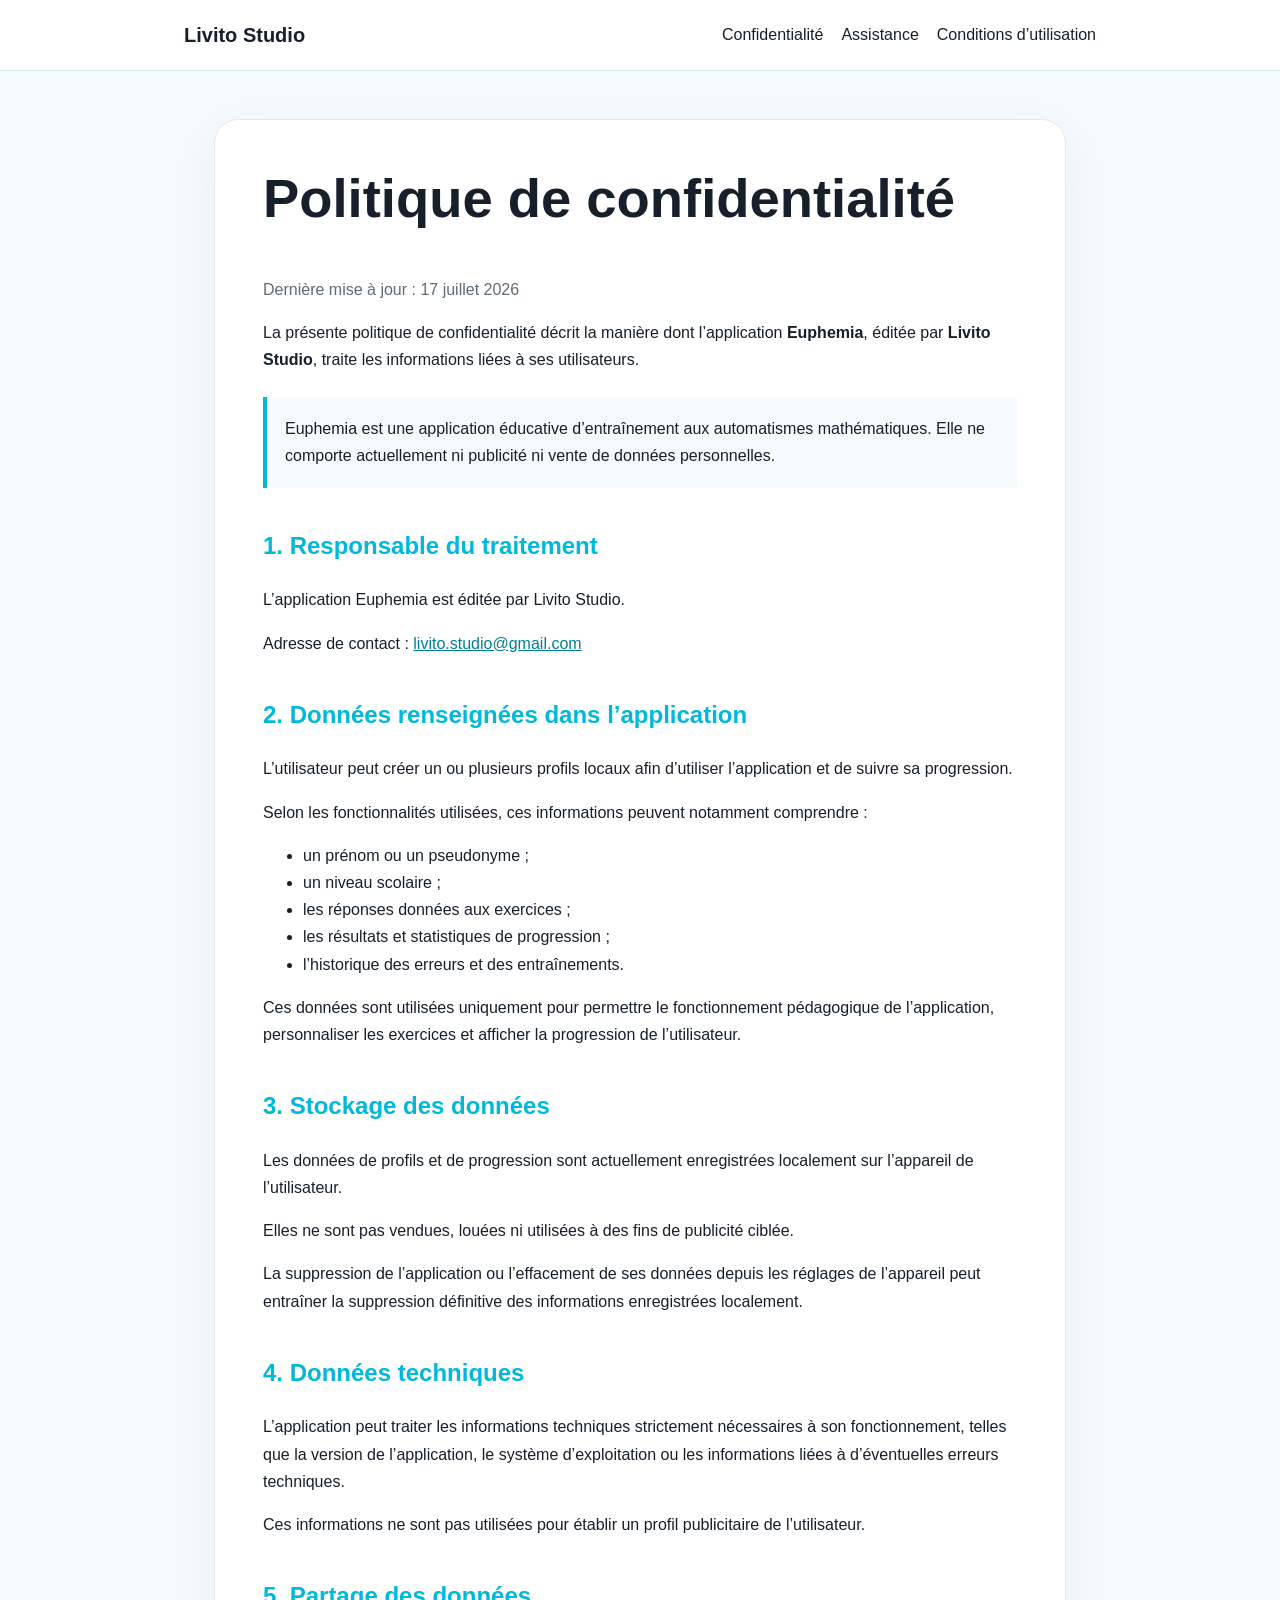
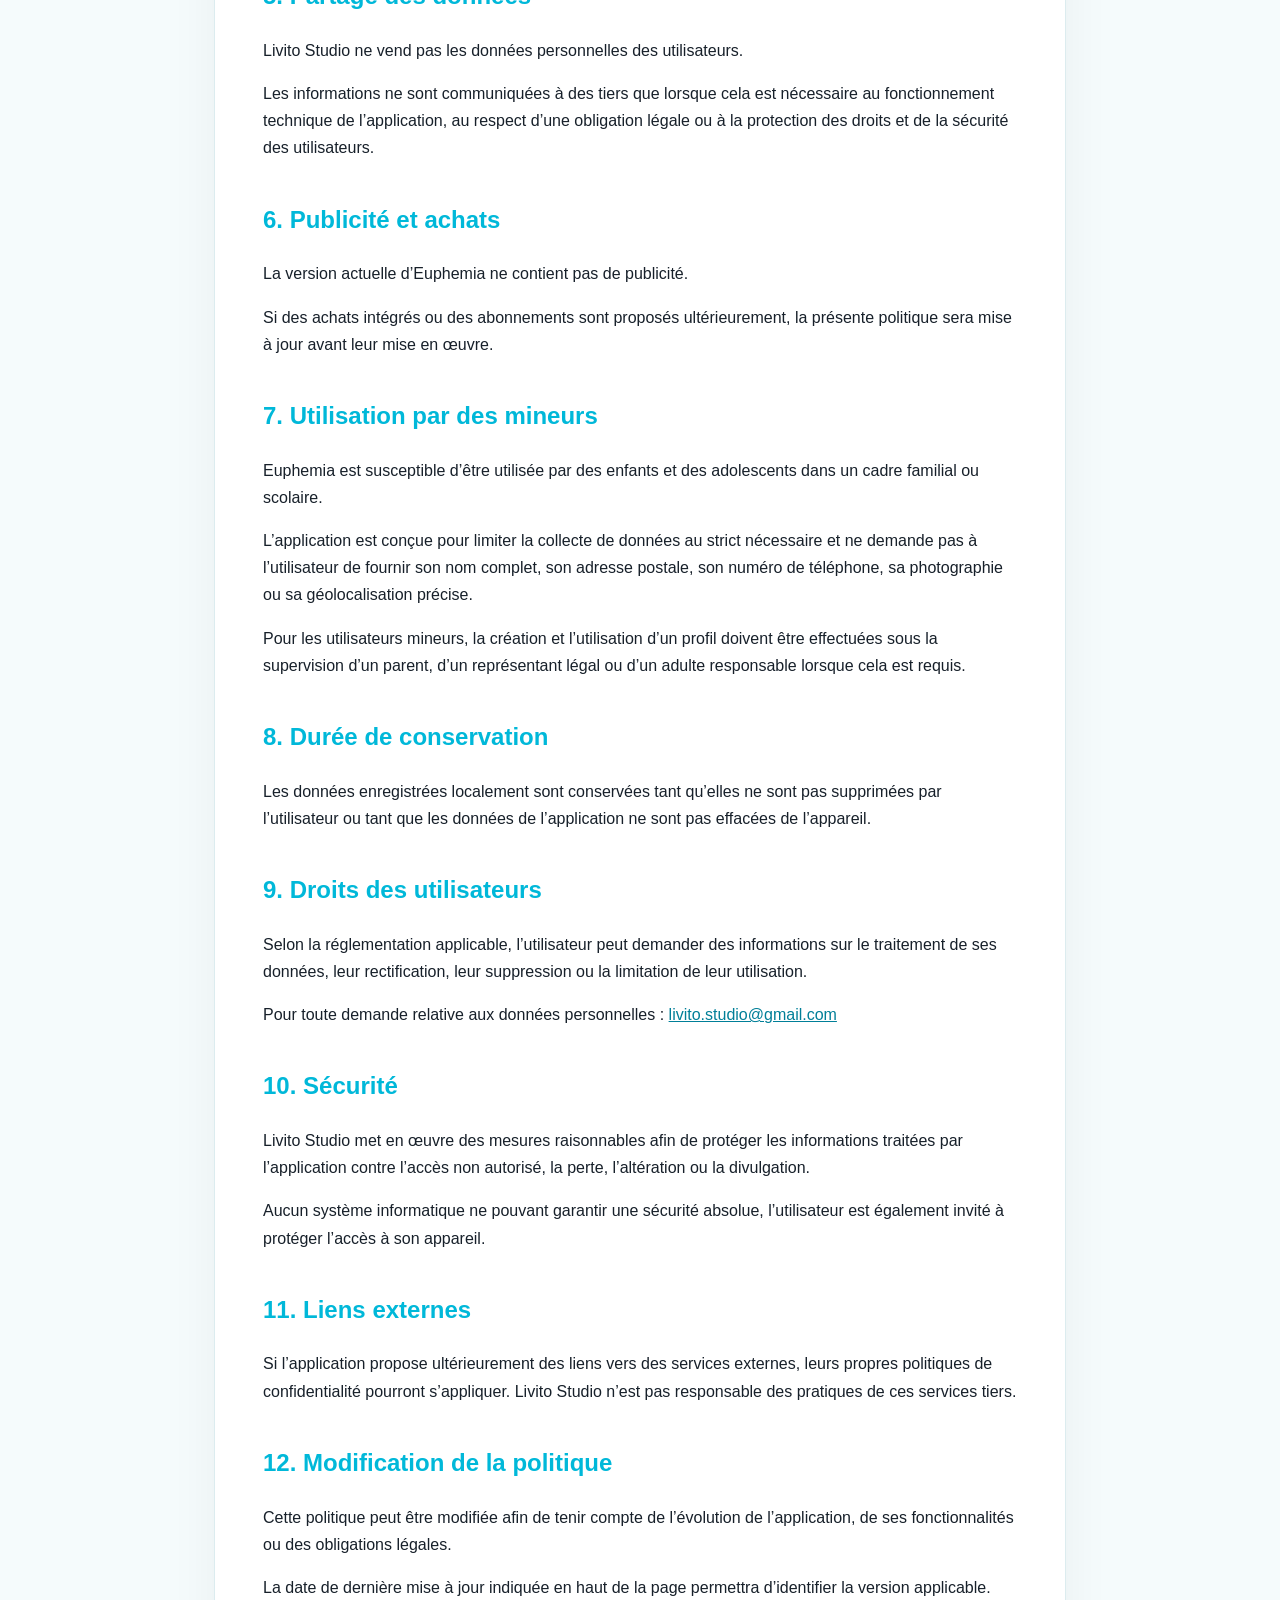
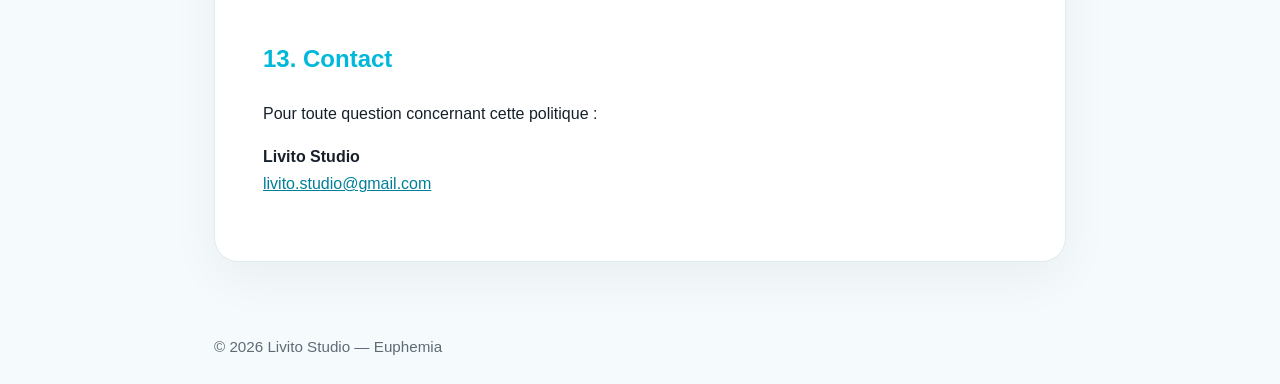
==== privacy.html @ 0ff7bc9e "Create privacy.html Add Euphemia privacy policy" ====
<!DOCTYPE html>
<html lang="fr">
<head>
  <meta charset="UTF-8">
  <meta name="viewport" content="width=device-width, initial-scale=1.0">

  <title>Politique de confidentialité — Euphemia</title>

  <meta
    name="description"
    content="Politique de confidentialité de l’application Euphemia, éditée par Livito Studio."
  >

  <style>
    :root {
      --turquoise: #00B8D9;
      --text: #17202a;
      --muted: #5f6b76;
      --background: #f5fbfc;
      --card: #ffffff;
      --border: #dcecef;
    }

    * {
      box-sizing: border-box;
    }

    body {
      margin: 0;
      font-family: Arial, Helvetica, sans-serif;
      color: var(--text);
      background: var(--background);
      line-height: 1.7;
    }

    header {
      background: var(--card);
      border-bottom: 1px solid var(--border);
    }

    nav {
      max-width: 960px;
      margin: 0 auto;
      padding: 18px 24px;
      display: flex;
      align-items: center;
      justify-content: space-between;
      gap: 24px;
    }

    .brand {
      font-size: 1.25rem;
      font-weight: 700;
      color: var(--text);
      text-decoration: none;
    }

    .links {
      display: flex;
      flex-wrap: wrap;
      gap: 18px;
    }

    .links a {
      color: var(--text);
      text-decoration: none;
    }

    .links a:hover {
      color: var(--turquoise);
    }

    main {
      max-width: 900px;
      margin: 48px auto;
      padding: 0 24px;
    }

    article {
      background: var(--card);
      border: 1px solid var(--border);
      border-radius: 24px;
      padding: 48px;
      box-shadow: 0 16px 50px rgba(0, 0, 0, 0.05);
    }

    h1 {
      margin-top: 0;
      font-size: clamp(2rem, 6vw, 3.4rem);
      line-height: 1.15;
    }

    h2 {
      margin-top: 38px;
      color: var(--turquoise);
    }

    a {
      color: #007f98;
    }

    .updated {
      color: var(--muted);
    }

    .notice {
      margin: 24px 0;
      padding: 18px;
      border-left: 4px solid var(--turquoise);
      background: var(--background);
    }

    footer {
      max-width: 900px;
      margin: 0 auto;
      padding: 24px;
      color: var(--muted);
      font-size: 0.95rem;
    }

    @media (max-width: 640px) {
      nav {
        align-items: flex-start;
        flex-direction: column;
      }

      article {
        padding: 30px 22px;
      }
    }
  </style>
</head>

<body>
  <header>
    <nav>
      <a class="brand" href="index.html">Livito Studio</a>

      <div class="links">
        <a href="privacy.html">Confidentialité</a>
        <a href="support.html">Assistance</a>
        <a href="terms.html">Conditions d’utilisation</a>
      </div>
    </nav>
  </header>

  <main>
    <article>
      <h1>Politique de confidentialité</h1>

      <p class="updated">
        Dernière mise à jour : 17 juillet 2026
      </p>

      <p>
        La présente politique de confidentialité décrit la manière dont
        l’application <strong>Euphemia</strong>, éditée par
        <strong>Livito Studio</strong>, traite les informations liées à ses
        utilisateurs.
      </p>

      <div class="notice">
        Euphemia est une application éducative d’entraînement aux automatismes
        mathématiques. Elle ne comporte actuellement ni publicité ni vente de
        données personnelles.
      </div>

      <h2>1. Responsable du traitement</h2>

      <p>
        L’application Euphemia est éditée par Livito Studio.
      </p>

      <p>
        Adresse de contact :
        <a href="mailto:livito.studio@gmail.com">
          livito.studio@gmail.com
        </a>
      </p>

      <h2>2. Données renseignées dans l’application</h2>

      <p>
        L’utilisateur peut créer un ou plusieurs profils locaux afin d’utiliser
        l’application et de suivre sa progression.
      </p>

      <p>
        Selon les fonctionnalités utilisées, ces informations peuvent notamment
        comprendre :
      </p>

      <ul>
        <li>un prénom ou un pseudonyme ;</li>
        <li>un niveau scolaire ;</li>
        <li>les réponses données aux exercices ;</li>
        <li>les résultats et statistiques de progression ;</li>
        <li>l’historique des erreurs et des entraînements.</li>
      </ul>

      <p>
        Ces données sont utilisées uniquement pour permettre le fonctionnement
        pédagogique de l’application, personnaliser les exercices et afficher
        la progression de l’utilisateur.
      </p>

      <h2>3. Stockage des données</h2>

      <p>
        Les données de profils et de progression sont actuellement enregistrées
        localement sur l’appareil de l’utilisateur.
      </p>

      <p>
        Elles ne sont pas vendues, louées ni utilisées à des fins de publicité
        ciblée.
      </p>

      <p>
        La suppression de l’application ou l’effacement de ses données depuis
        les réglages de l’appareil peut entraîner la suppression définitive des
        informations enregistrées localement.
      </p>

      <h2>4. Données techniques</h2>

      <p>
        L’application peut traiter les informations techniques strictement
        nécessaires à son fonctionnement, telles que la version de
        l’application, le système d’exploitation ou les informations liées à
        d’éventuelles erreurs techniques.
      </p>

      <p>
        Ces informations ne sont pas utilisées pour établir un profil
        publicitaire de l’utilisateur.
      </p>

      <h2>5. Partage des données</h2>

      <p>
        Livito Studio ne vend pas les données personnelles des utilisateurs.
      </p>

      <p>
        Les informations ne sont communiquées à des tiers que lorsque cela est
        nécessaire au fonctionnement technique de l’application, au respect
        d’une obligation légale ou à la protection des droits et de la sécurité
        des utilisateurs.
      </p>

      <h2>6. Publicité et achats</h2>

      <p>
        La version actuelle d’Euphemia ne contient pas de publicité.
      </p>

      <p>
        Si des achats intégrés ou des abonnements sont proposés ultérieurement,
        la présente politique sera mise à jour avant leur mise en œuvre.
      </p>

      <h2>7. Utilisation par des mineurs</h2>

      <p>
        Euphemia est susceptible d’être utilisée par des enfants et des
        adolescents dans un cadre familial ou scolaire.
      </p>

      <p>
        L’application est conçue pour limiter la collecte de données au strict
        nécessaire et ne demande pas à l’utilisateur de fournir son nom complet,
        son adresse postale, son numéro de téléphone, sa photographie ou sa
        géolocalisation précise.
      </p>

      <p>
        Pour les utilisateurs mineurs, la création et l’utilisation d’un profil
        doivent être effectuées sous la supervision d’un parent, d’un
        représentant légal ou d’un adulte responsable lorsque cela est requis.
      </p>

      <h2>8. Durée de conservation</h2>

      <p>
        Les données enregistrées localement sont conservées tant qu’elles ne sont
        pas supprimées par l’utilisateur ou tant que les données de l’application
        ne sont pas effacées de l’appareil.
      </p>

      <h2>9. Droits des utilisateurs</h2>

      <p>
        Selon la réglementation applicable, l’utilisateur peut demander des
        informations sur le traitement de ses données, leur rectification, leur
        suppression ou la limitation de leur utilisation.
      </p>

      <p>
        Pour toute demande relative aux données personnelles :
        <a href="mailto:livito.studio@gmail.com">
          livito.studio@gmail.com
        </a>
      </p>

      <h2>10. Sécurité</h2>

      <p>
        Livito Studio met en œuvre des mesures raisonnables afin de protéger les
        informations traitées par l’application contre l’accès non autorisé, la
        perte, l’altération ou la divulgation.
      </p>

      <p>
        Aucun système informatique ne pouvant garantir une sécurité absolue,
        l’utilisateur est également invité à protéger l’accès à son appareil.
      </p>

      <h2>11. Liens externes</h2>

      <p>
        Si l’application propose ultérieurement des liens vers des services
        externes, leurs propres politiques de confidentialité pourront
        s’appliquer. Livito Studio n’est pas responsable des pratiques de ces
        services tiers.
      </p>

      <h2>12. Modification de la politique</h2>

      <p>
        Cette politique peut être modifiée afin de tenir compte de l’évolution
        de l’application, de ses fonctionnalités ou des obligations légales.
      </p>

      <p>
        La date de dernière mise à jour indiquée en haut de la page permettra
        d’identifier la version applicable.
      </p>

      <h2>13. Contact</h2>

      <p>
        Pour toute question concernant cette politique :
      </p>

      <p>
        <strong>Livito Studio</strong><br>
        <a href="mailto:livito.studio@gmail.com">
          livito.studio@gmail.com
        </a>
      </p>
    </article>
  </main>

  <footer>
    © 2026 Livito Studio — Euphemia
  </footer>
</body>
</html>
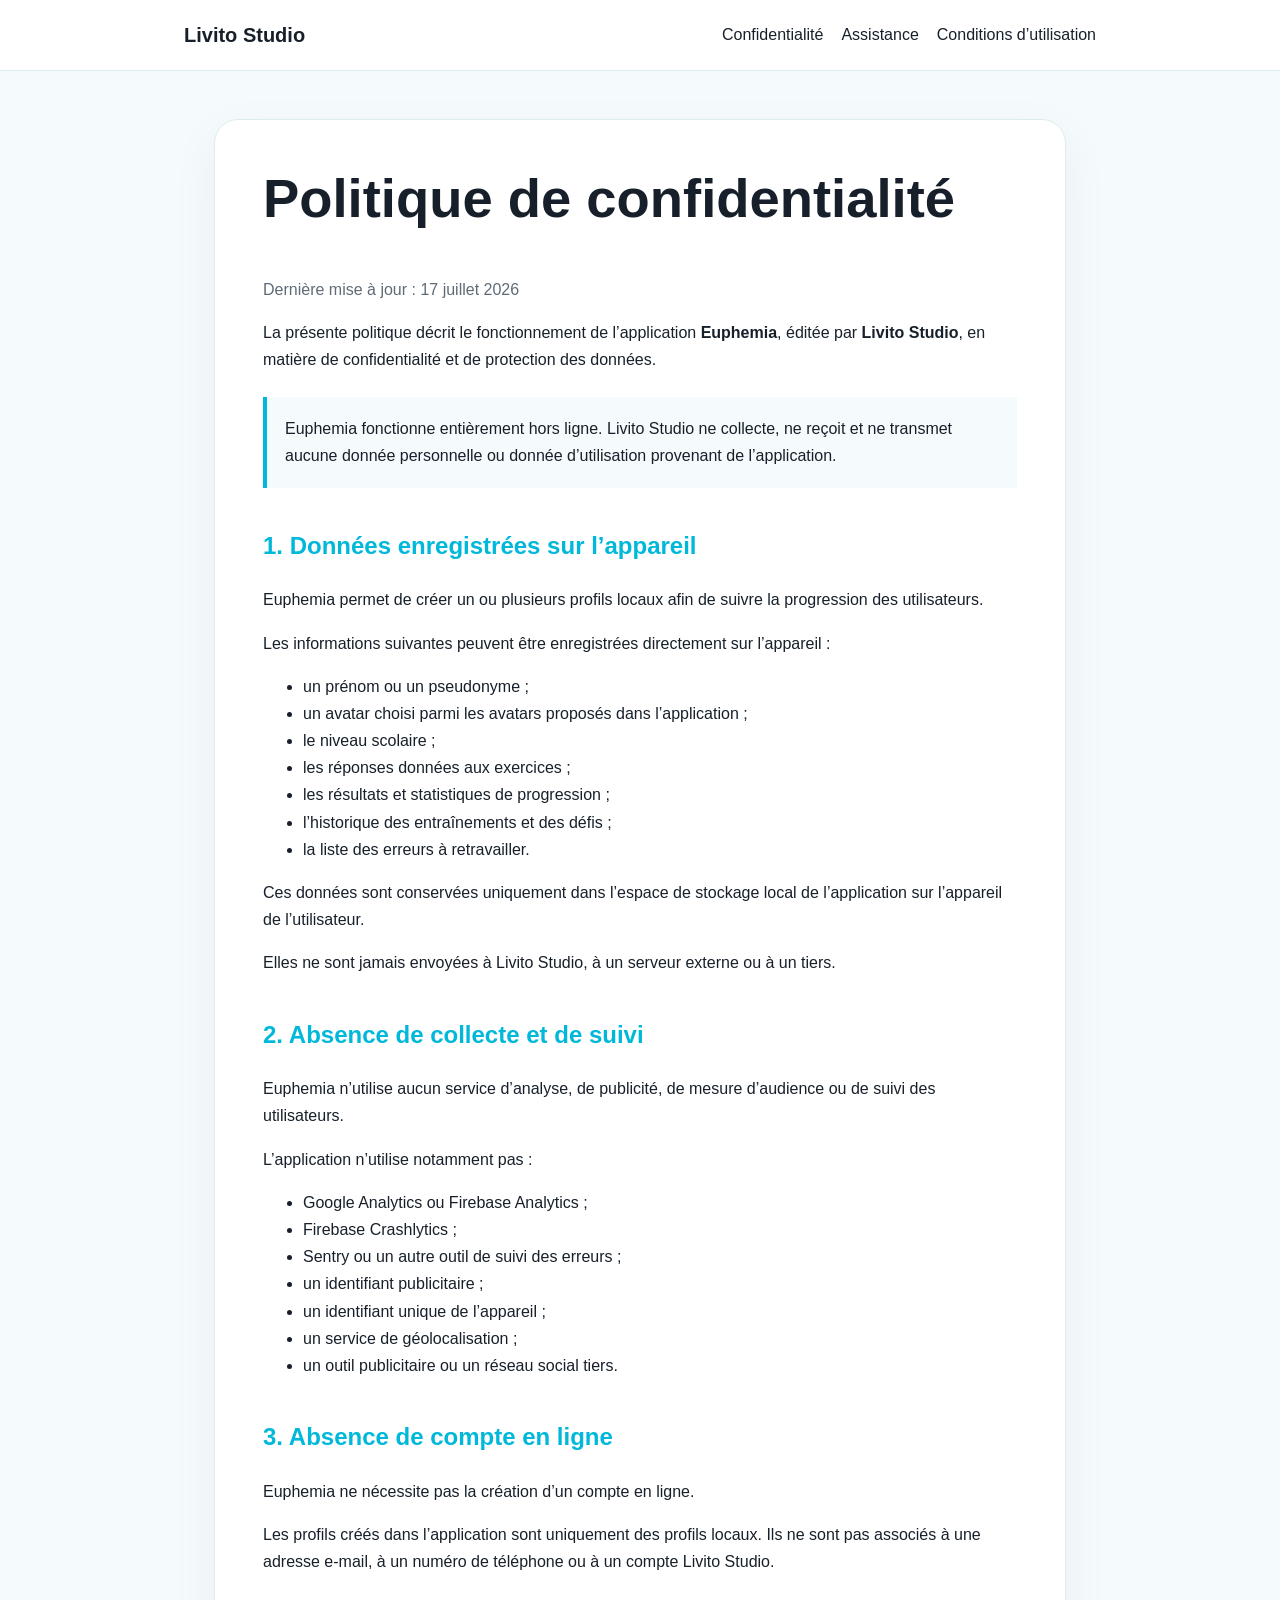
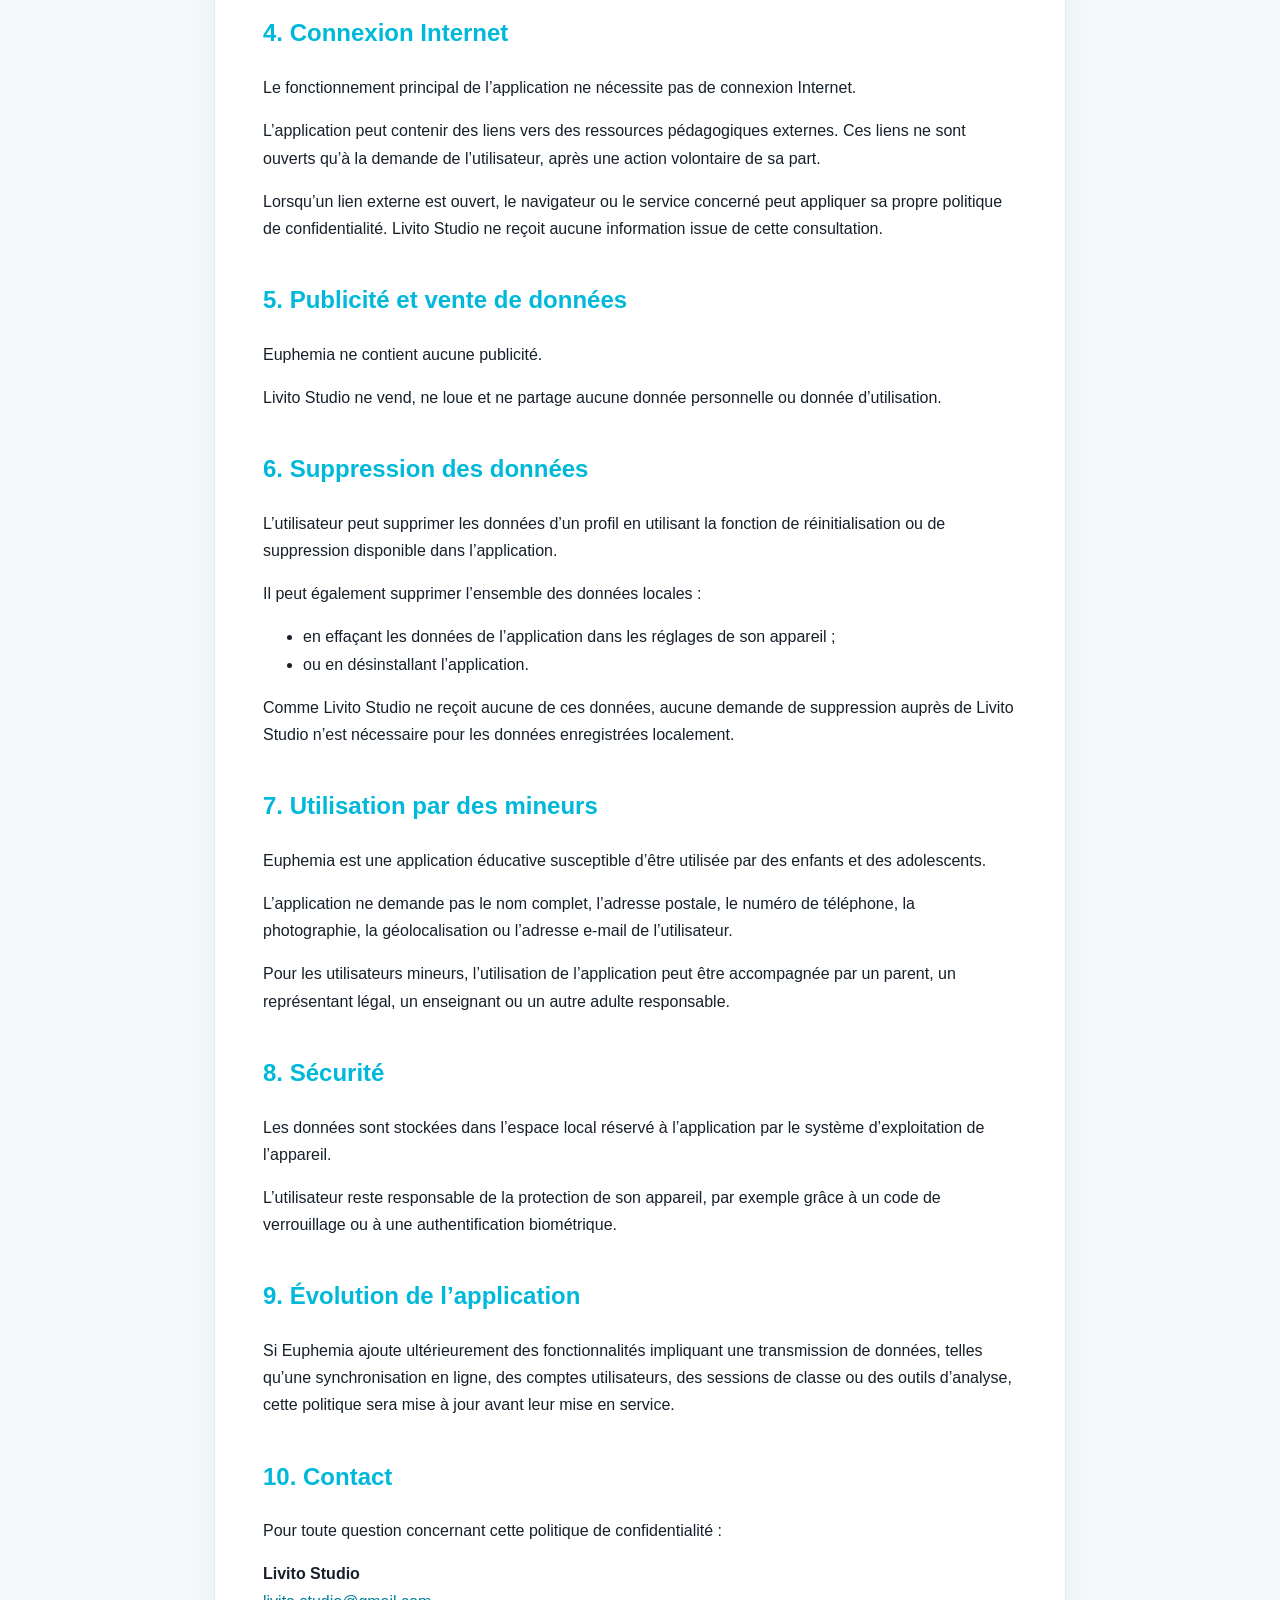
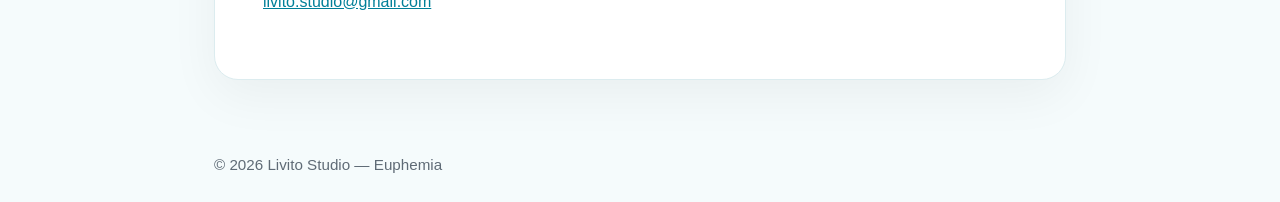
==== commit e170f8c2: "Update privacy.html" ====
--- a/privacy.html
+++ b/privacy.html
@@ -153,194 +153,180 @@
       </p>
 
       <p>
-        La présente politique de confidentialité décrit la manière dont
-        l’application <strong>Euphemia</strong>, éditée par
-        <strong>Livito Studio</strong>, traite les informations liées à ses
-        utilisateurs.
+        La présente politique décrit le fonctionnement de l’application
+        <strong>Euphemia</strong>, éditée par <strong>Livito Studio</strong>,
+        en matière de confidentialité et de protection des données.
       </p>
 
       <div class="notice">
-        Euphemia est une application éducative d’entraînement aux automatismes
-        mathématiques. Elle ne comporte actuellement ni publicité ni vente de
-        données personnelles.
+        Euphemia fonctionne entièrement hors ligne. Livito Studio ne collecte,
+        ne reçoit et ne transmet aucune donnée personnelle ou donnée d’utilisation
+        provenant de l’application.
       </div>
 
-      <h2>1. Responsable du traitement</h2>
-
-      <p>
-        L’application Euphemia est éditée par Livito Studio.
-      </p>
-
-      <p>
-        Adresse de contact :
-        <a href="mailto:livito.studio@gmail.com">
-          livito.studio@gmail.com
-        </a>
-      </p>
-
-      <h2>2. Données renseignées dans l’application</h2>
-
-      <p>
-        L’utilisateur peut créer un ou plusieurs profils locaux afin d’utiliser
-        l’application et de suivre sa progression.
-      </p>
-
-      <p>
-        Selon les fonctionnalités utilisées, ces informations peuvent notamment
-        comprendre :
+      <h2>1. Données enregistrées sur l’appareil</h2>
+
+      <p>
+        Euphemia permet de créer un ou plusieurs profils locaux afin de suivre
+        la progression des utilisateurs.
+      </p>
+
+      <p>
+        Les informations suivantes peuvent être enregistrées directement sur
+        l’appareil :
       </p>
 
       <ul>
         <li>un prénom ou un pseudonyme ;</li>
-        <li>un niveau scolaire ;</li>
+        <li>un avatar choisi parmi les avatars proposés dans l’application ;</li>
+        <li>le niveau scolaire ;</li>
         <li>les réponses données aux exercices ;</li>
         <li>les résultats et statistiques de progression ;</li>
-        <li>l’historique des erreurs et des entraînements.</li>
+        <li>l’historique des entraînements et des défis ;</li>
+        <li>la liste des erreurs à retravailler.</li>
       </ul>
 
       <p>
-        Ces données sont utilisées uniquement pour permettre le fonctionnement
-        pédagogique de l’application, personnaliser les exercices et afficher
-        la progression de l’utilisateur.
-      </p>
-
-      <h2>3. Stockage des données</h2>
-
-      <p>
-        Les données de profils et de progression sont actuellement enregistrées
-        localement sur l’appareil de l’utilisateur.
-      </p>
-
-      <p>
-        Elles ne sont pas vendues, louées ni utilisées à des fins de publicité
-        ciblée.
-      </p>
-
-      <p>
-        La suppression de l’application ou l’effacement de ses données depuis
-        les réglages de l’appareil peut entraîner la suppression définitive des
-        informations enregistrées localement.
-      </p>
-
-      <h2>4. Données techniques</h2>
-
-      <p>
-        L’application peut traiter les informations techniques strictement
-        nécessaires à son fonctionnement, telles que la version de
-        l’application, le système d’exploitation ou les informations liées à
-        d’éventuelles erreurs techniques.
-      </p>
-
-      <p>
-        Ces informations ne sont pas utilisées pour établir un profil
-        publicitaire de l’utilisateur.
-      </p>
-
-      <h2>5. Partage des données</h2>
-
-      <p>
-        Livito Studio ne vend pas les données personnelles des utilisateurs.
-      </p>
-
-      <p>
-        Les informations ne sont communiquées à des tiers que lorsque cela est
-        nécessaire au fonctionnement technique de l’application, au respect
-        d’une obligation légale ou à la protection des droits et de la sécurité
-        des utilisateurs.
-      </p>
-
-      <h2>6. Publicité et achats</h2>
-
-      <p>
-        La version actuelle d’Euphemia ne contient pas de publicité.
-      </p>
-
-      <p>
-        Si des achats intégrés ou des abonnements sont proposés ultérieurement,
-        la présente politique sera mise à jour avant leur mise en œuvre.
+        Ces données sont conservées uniquement dans l’espace de stockage local
+        de l’application sur l’appareil de l’utilisateur.
+      </p>
+
+      <p>
+        Elles ne sont jamais envoyées à Livito Studio, à un serveur externe ou
+        à un tiers.
+      </p>
+
+      <h2>2. Absence de collecte et de suivi</h2>
+
+      <p>
+        Euphemia n’utilise aucun service d’analyse, de publicité, de mesure
+        d’audience ou de suivi des utilisateurs.
+      </p>
+
+      <p>
+        L’application n’utilise notamment pas :
+      </p>
+
+      <ul>
+        <li>Google Analytics ou Firebase Analytics ;</li>
+        <li>Firebase Crashlytics ;</li>
+        <li>Sentry ou un autre outil de suivi des erreurs ;</li>
+        <li>un identifiant publicitaire ;</li>
+        <li>un identifiant unique de l’appareil ;</li>
+        <li>un service de géolocalisation ;</li>
+        <li>un outil publicitaire ou un réseau social tiers.</li>
+      </ul>
+
+      <h2>3. Absence de compte en ligne</h2>
+
+      <p>
+        Euphemia ne nécessite pas la création d’un compte en ligne.
+      </p>
+
+      <p>
+        Les profils créés dans l’application sont uniquement des profils locaux.
+        Ils ne sont pas associés à une adresse e-mail, à un numéro de téléphone
+        ou à un compte Livito Studio.
+      </p>
+
+      <h2>4. Connexion Internet</h2>
+
+      <p>
+        Le fonctionnement principal de l’application ne nécessite pas de
+        connexion Internet.
+      </p>
+
+      <p>
+        L’application peut contenir des liens vers des ressources pédagogiques
+        externes. Ces liens ne sont ouverts qu’à la demande de l’utilisateur,
+        après une action volontaire de sa part.
+      </p>
+
+      <p>
+        Lorsqu’un lien externe est ouvert, le navigateur ou le service concerné
+        peut appliquer sa propre politique de confidentialité. Livito Studio ne
+        reçoit aucune information issue de cette consultation.
+      </p>
+
+      <h2>5. Publicité et vente de données</h2>
+
+      <p>
+        Euphemia ne contient aucune publicité.
+      </p>
+
+      <p>
+        Livito Studio ne vend, ne loue et ne partage aucune donnée personnelle
+        ou donnée d’utilisation.
+      </p>
+
+      <h2>6. Suppression des données</h2>
+
+      <p>
+        L’utilisateur peut supprimer les données d’un profil en utilisant la
+        fonction de réinitialisation ou de suppression disponible dans
+        l’application.
+      </p>
+
+      <p>
+        Il peut également supprimer l’ensemble des données locales :
+      </p>
+
+      <ul>
+        <li>en effaçant les données de l’application dans les réglages de son appareil ;</li>
+        <li>ou en désinstallant l’application.</li>
+      </ul>
+
+      <p>
+        Comme Livito Studio ne reçoit aucune de ces données, aucune demande de
+        suppression auprès de Livito Studio n’est nécessaire pour les données
+        enregistrées localement.
       </p>
 
       <h2>7. Utilisation par des mineurs</h2>
 
       <p>
-        Euphemia est susceptible d’être utilisée par des enfants et des
-        adolescents dans un cadre familial ou scolaire.
-      </p>
-
-      <p>
-        L’application est conçue pour limiter la collecte de données au strict
-        nécessaire et ne demande pas à l’utilisateur de fournir son nom complet,
-        son adresse postale, son numéro de téléphone, sa photographie ou sa
-        géolocalisation précise.
-      </p>
-
-      <p>
-        Pour les utilisateurs mineurs, la création et l’utilisation d’un profil
-        doivent être effectuées sous la supervision d’un parent, d’un
-        représentant légal ou d’un adulte responsable lorsque cela est requis.
-      </p>
-
-      <h2>8. Durée de conservation</h2>
-
-      <p>
-        Les données enregistrées localement sont conservées tant qu’elles ne sont
-        pas supprimées par l’utilisateur ou tant que les données de l’application
-        ne sont pas effacées de l’appareil.
-      </p>
-
-      <h2>9. Droits des utilisateurs</h2>
-
-      <p>
-        Selon la réglementation applicable, l’utilisateur peut demander des
-        informations sur le traitement de ses données, leur rectification, leur
-        suppression ou la limitation de leur utilisation.
-      </p>
-
-      <p>
-        Pour toute demande relative aux données personnelles :
-        <a href="mailto:livito.studio@gmail.com">
-          livito.studio@gmail.com
-        </a>
-      </p>
-
-      <h2>10. Sécurité</h2>
-
-      <p>
-        Livito Studio met en œuvre des mesures raisonnables afin de protéger les
-        informations traitées par l’application contre l’accès non autorisé, la
-        perte, l’altération ou la divulgation.
-      </p>
-
-      <p>
-        Aucun système informatique ne pouvant garantir une sécurité absolue,
-        l’utilisateur est également invité à protéger l’accès à son appareil.
-      </p>
-
-      <h2>11. Liens externes</h2>
-
-      <p>
-        Si l’application propose ultérieurement des liens vers des services
-        externes, leurs propres politiques de confidentialité pourront
-        s’appliquer. Livito Studio n’est pas responsable des pratiques de ces
-        services tiers.
-      </p>
-
-      <h2>12. Modification de la politique</h2>
-
-      <p>
-        Cette politique peut être modifiée afin de tenir compte de l’évolution
-        de l’application, de ses fonctionnalités ou des obligations légales.
-      </p>
-
-      <p>
-        La date de dernière mise à jour indiquée en haut de la page permettra
-        d’identifier la version applicable.
-      </p>
-
-      <h2>13. Contact</h2>
-
-      <p>
-        Pour toute question concernant cette politique :
+        Euphemia est une application éducative susceptible d’être utilisée par
+        des enfants et des adolescents.
+      </p>
+
+      <p>
+        L’application ne demande pas le nom complet, l’adresse postale, le numéro
+        de téléphone, la photographie, la géolocalisation ou l’adresse e-mail de
+        l’utilisateur.
+      </p>
+
+      <p>
+        Pour les utilisateurs mineurs, l’utilisation de l’application peut être
+        accompagnée par un parent, un représentant légal, un enseignant ou un
+        autre adulte responsable.
+      </p>
+
+      <h2>8. Sécurité</h2>
+
+      <p>
+        Les données sont stockées dans l’espace local réservé à l’application
+        par le système d’exploitation de l’appareil.
+      </p>
+
+      <p>
+        L’utilisateur reste responsable de la protection de son appareil, par
+        exemple grâce à un code de verrouillage ou à une authentification
+        biométrique.
+      </p>
+
+      <h2>9. Évolution de l’application</h2>
+
+      <p>
+        Si Euphemia ajoute ultérieurement des fonctionnalités impliquant une
+        transmission de données, telles qu’une synchronisation en ligne, des
+        comptes utilisateurs, des sessions de classe ou des outils d’analyse,
+        cette politique sera mise à jour avant leur mise en service.
+      </p>
+
+      <h2>10. Contact</h2>
+
+      <p>
+        Pour toute question concernant cette politique de confidentialité :
       </p>
 
       <p>
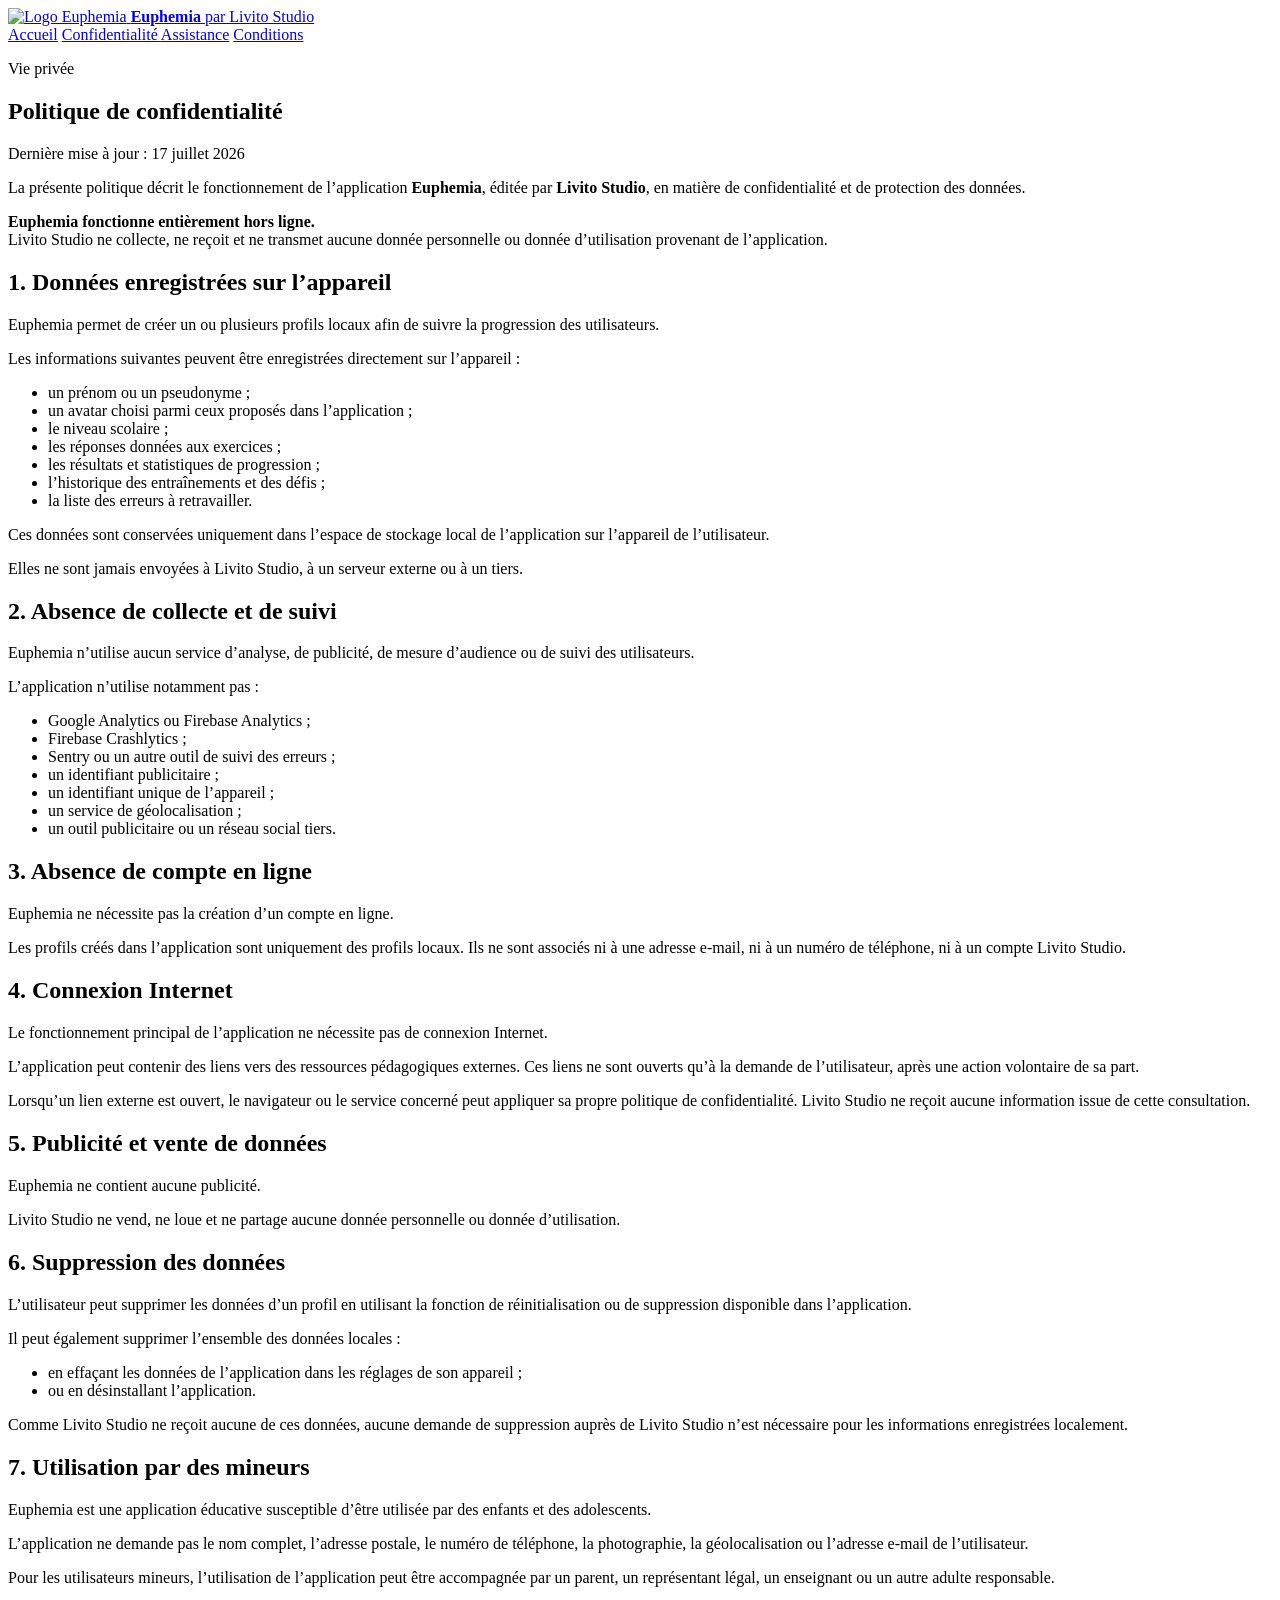
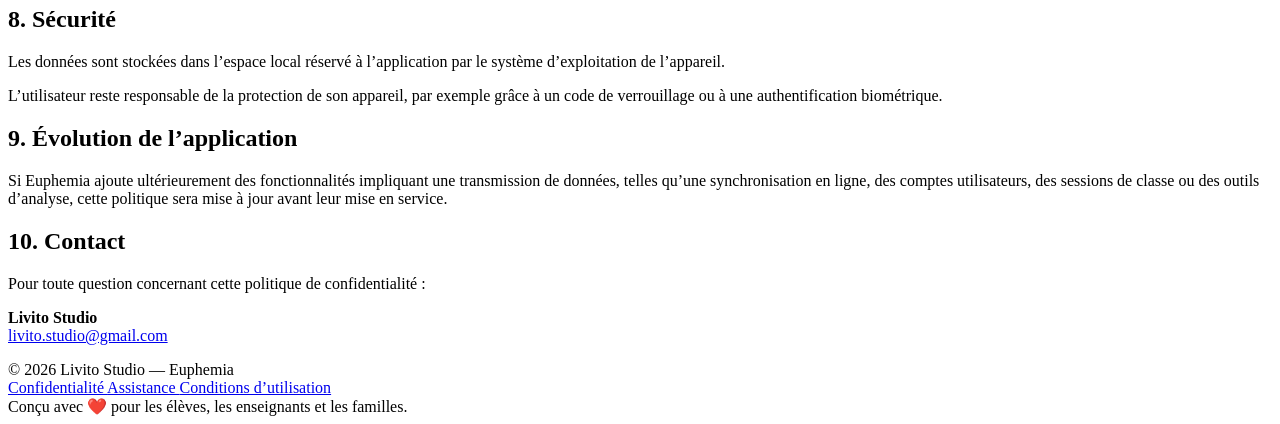
==== commit e2ffbb60: "Update privacy.html Redesign privacy policy page" ====
--- a/privacy.html
+++ b/privacy.html
@@ -2,7 +2,11 @@
 <html lang="fr">
 <head>
   <meta charset="UTF-8">
-  <meta name="viewport" content="width=device-width, initial-scale=1.0">
+
+  <meta
+    name="viewport"
+    content="width=device-width, initial-scale=1.0"
+  >
 
   <title>Politique de confidentialité — Euphemia</title>
 
@@ -11,335 +15,296 @@
     content="Politique de confidentialité de l’application Euphemia, éditée par Livito Studio."
   >
 
-  <style>
-    :root {
-      --turquoise: #00B8D9;
-      --text: #17202a;
-      --muted: #5f6b76;
-      --background: #f5fbfc;
-      --card: #ffffff;
-      --border: #dcecef;
-    }
-
-    * {
-      box-sizing: border-box;
-    }
-
-    body {
-      margin: 0;
-      font-family: Arial, Helvetica, sans-serif;
-      color: var(--text);
-      background: var(--background);
-      line-height: 1.7;
-    }
-
-    header {
-      background: var(--card);
-      border-bottom: 1px solid var(--border);
-    }
-
-    nav {
-      max-width: 960px;
-      margin: 0 auto;
-      padding: 18px 24px;
-      display: flex;
-      align-items: center;
-      justify-content: space-between;
-      gap: 24px;
-    }
-
-    .brand {
-      font-size: 1.25rem;
-      font-weight: 700;
-      color: var(--text);
-      text-decoration: none;
-    }
-
-    .links {
-      display: flex;
-      flex-wrap: wrap;
-      gap: 18px;
-    }
-
-    .links a {
-      color: var(--text);
-      text-decoration: none;
-    }
-
-    .links a:hover {
-      color: var(--turquoise);
-    }
-
-    main {
-      max-width: 900px;
-      margin: 48px auto;
-      padding: 0 24px;
-    }
-
-    article {
-      background: var(--card);
-      border: 1px solid var(--border);
-      border-radius: 24px;
-      padding: 48px;
-      box-shadow: 0 16px 50px rgba(0, 0, 0, 0.05);
-    }
-
-    h1 {
-      margin-top: 0;
-      font-size: clamp(2rem, 6vw, 3.4rem);
-      line-height: 1.15;
-    }
-
-    h2 {
-      margin-top: 38px;
-      color: var(--turquoise);
-    }
-
-    a {
-      color: #007f98;
-    }
-
-    .updated {
-      color: var(--muted);
-    }
-
-    .notice {
-      margin: 24px 0;
-      padding: 18px;
-      border-left: 4px solid var(--turquoise);
-      background: var(--background);
-    }
-
-    footer {
-      max-width: 900px;
-      margin: 0 auto;
-      padding: 24px;
-      color: var(--muted);
-      font-size: 0.95rem;
-    }
-
-    @media (max-width: 640px) {
-      nav {
-        align-items: flex-start;
-        flex-direction: column;
-      }
-
-      article {
-        padding: 30px 22px;
-      }
-    }
-  </style>
+  <link
+    rel="stylesheet"
+    type="text/css"
+    href="/euphemia-site/styles.css?v=7"
+  >
+
+  <link
+    rel="icon"
+    type="image/png"
+    href="/euphemia-site/logo_4.png"
+  >
 </head>
 
 <body>
-  <header>
-    <nav>
-      <a class="brand" href="index.html">Livito Studio</a>
-
-      <div class="links">
-        <a href="privacy.html">Confidentialité</a>
-        <a href="support.html">Assistance</a>
-        <a href="terms.html">Conditions d’utilisation</a>
+
+  <header class="site-header">
+    <nav class="navbar">
+
+      <a class="brand" href="/euphemia-site/index.html">
+
+        <img
+          class="brand-logo"
+          src="/euphemia-site/logo_4.png"
+          alt="Logo Euphemia"
+        >
+
+        <span class="brand-text">
+          <strong>Euphemia</strong>
+          <span>par Livito Studio</span>
+        </span>
+
+      </a>
+
+      <div class="nav-links">
+        <a href="/euphemia-site/index.html">Accueil</a>
+
+        <a
+          href="/euphemia-site/privacy.html"
+          aria-current="page"
+        >
+          Confidentialité
+        </a>
+
+        <a href="/euphemia-site/support.html">Assistance</a>
+        <a href="/euphemia-site/terms.html">Conditions</a>
       </div>
+
     </nav>
   </header>
 
-  <main>
-    <article>
-      <h1>Politique de confidentialité</h1>
-
-      <p class="updated">
-        Dernière mise à jour : 17 juillet 2026
-      </p>
-
-      <p>
-        La présente politique décrit le fonctionnement de l’application
-        <strong>Euphemia</strong>, éditée par <strong>Livito Studio</strong>,
-        en matière de confidentialité et de protection des données.
-      </p>
-
-      <div class="notice">
-        Euphemia fonctionne entièrement hors ligne. Livito Studio ne collecte,
-        ne reçoit et ne transmet aucune donnée personnelle ou donnée d’utilisation
-        provenant de l’application.
+  <main class="page-main">
+    <div class="container">
+
+      <article class="content-card">
+
+        <p class="eyebrow">Vie privée</p>
+
+        <h1>Politique de confidentialité</h1>
+
+        <p class="updated">
+          Dernière mise à jour : 17 juillet 2026
+        </p>
+
+        <p>
+          La présente politique décrit le fonctionnement de l’application
+          <strong>Euphemia</strong>, éditée par
+          <strong>Livito Studio</strong>, en matière de confidentialité
+          et de protection des données.
+        </p>
+
+        <div class="notice">
+          <strong>Euphemia fonctionne entièrement hors ligne.</strong>
+          <br>
+          Livito Studio ne collecte, ne reçoit et ne transmet aucune donnée
+          personnelle ou donnée d’utilisation provenant de l’application.
+        </div>
+
+        <h2>1. Données enregistrées sur l’appareil</h2>
+
+        <p>
+          Euphemia permet de créer un ou plusieurs profils locaux afin
+          de suivre la progression des utilisateurs.
+        </p>
+
+        <p>
+          Les informations suivantes peuvent être enregistrées directement
+          sur l’appareil :
+        </p>
+
+        <ul>
+          <li>un prénom ou un pseudonyme ;</li>
+          <li>
+            un avatar choisi parmi ceux proposés dans l’application ;
+          </li>
+          <li>le niveau scolaire ;</li>
+          <li>les réponses données aux exercices ;</li>
+          <li>les résultats et statistiques de progression ;</li>
+          <li>l’historique des entraînements et des défis ;</li>
+          <li>la liste des erreurs à retravailler.</li>
+        </ul>
+
+        <p>
+          Ces données sont conservées uniquement dans l’espace de stockage
+          local de l’application sur l’appareil de l’utilisateur.
+        </p>
+
+        <p>
+          Elles ne sont jamais envoyées à Livito Studio, à un serveur externe
+          ou à un tiers.
+        </p>
+
+        <h2>2. Absence de collecte et de suivi</h2>
+
+        <p>
+          Euphemia n’utilise aucun service d’analyse, de publicité,
+          de mesure d’audience ou de suivi des utilisateurs.
+        </p>
+
+        <p>L’application n’utilise notamment pas :</p>
+
+        <ul>
+          <li>Google Analytics ou Firebase Analytics ;</li>
+          <li>Firebase Crashlytics ;</li>
+          <li>Sentry ou un autre outil de suivi des erreurs ;</li>
+          <li>un identifiant publicitaire ;</li>
+          <li>un identifiant unique de l’appareil ;</li>
+          <li>un service de géolocalisation ;</li>
+          <li>un outil publicitaire ou un réseau social tiers.</li>
+        </ul>
+
+        <h2>3. Absence de compte en ligne</h2>
+
+        <p>
+          Euphemia ne nécessite pas la création d’un compte en ligne.
+        </p>
+
+        <p>
+          Les profils créés dans l’application sont uniquement des profils
+          locaux. Ils ne sont associés ni à une adresse e-mail, ni à un numéro
+          de téléphone, ni à un compte Livito Studio.
+        </p>
+
+        <h2>4. Connexion Internet</h2>
+
+        <p>
+          Le fonctionnement principal de l’application ne nécessite pas
+          de connexion Internet.
+        </p>
+
+        <p>
+          L’application peut contenir des liens vers des ressources
+          pédagogiques externes. Ces liens ne sont ouverts qu’à la demande
+          de l’utilisateur, après une action volontaire de sa part.
+        </p>
+
+        <p>
+          Lorsqu’un lien externe est ouvert, le navigateur ou le service
+          concerné peut appliquer sa propre politique de confidentialité.
+          Livito Studio ne reçoit aucune information issue de cette
+          consultation.
+        </p>
+
+        <h2>5. Publicité et vente de données</h2>
+
+        <p>
+          Euphemia ne contient aucune publicité.
+        </p>
+
+        <p>
+          Livito Studio ne vend, ne loue et ne partage aucune donnée
+          personnelle ou donnée d’utilisation.
+        </p>
+
+        <h2>6. Suppression des données</h2>
+
+        <p>
+          L’utilisateur peut supprimer les données d’un profil en utilisant
+          la fonction de réinitialisation ou de suppression disponible
+          dans l’application.
+        </p>
+
+        <p>
+          Il peut également supprimer l’ensemble des données locales :
+        </p>
+
+        <ul>
+          <li>
+            en effaçant les données de l’application dans les réglages
+            de son appareil ;
+          </li>
+          <li>ou en désinstallant l’application.</li>
+        </ul>
+
+        <p>
+          Comme Livito Studio ne reçoit aucune de ces données, aucune demande
+          de suppression auprès de Livito Studio n’est nécessaire pour
+          les informations enregistrées localement.
+        </p>
+
+        <h2>7. Utilisation par des mineurs</h2>
+
+        <p>
+          Euphemia est une application éducative susceptible d’être utilisée
+          par des enfants et des adolescents.
+        </p>
+
+        <p>
+          L’application ne demande pas le nom complet, l’adresse postale,
+          le numéro de téléphone, la photographie, la géolocalisation
+          ou l’adresse e-mail de l’utilisateur.
+        </p>
+
+        <p>
+          Pour les utilisateurs mineurs, l’utilisation de l’application
+          peut être accompagnée par un parent, un représentant légal,
+          un enseignant ou un autre adulte responsable.
+        </p>
+
+        <h2>8. Sécurité</h2>
+
+        <p>
+          Les données sont stockées dans l’espace local réservé
+          à l’application par le système d’exploitation de l’appareil.
+        </p>
+
+        <p>
+          L’utilisateur reste responsable de la protection de son appareil,
+          par exemple grâce à un code de verrouillage ou à une authentification
+          biométrique.
+        </p>
+
+        <h2>9. Évolution de l’application</h2>
+
+        <p>
+          Si Euphemia ajoute ultérieurement des fonctionnalités impliquant
+          une transmission de données, telles qu’une synchronisation en ligne,
+          des comptes utilisateurs, des sessions de classe ou des outils
+          d’analyse, cette politique sera mise à jour avant leur mise
+          en service.
+        </p>
+
+        <h2>10. Contact</h2>
+
+        <p>
+          Pour toute question concernant cette politique de confidentialité :
+        </p>
+
+        <p>
+          <strong>Livito Studio</strong>
+          <br>
+
+          <a href="mailto:livito.studio@gmail.com">
+            livito.studio@gmail.com
+          </a>
+        </p>
+
+      </article>
+
+    </div>
+  </main>
+
+  <footer class="site-footer">
+
+    <div class="footer-inner">
+
+      <span>
+        © 2026 Livito Studio — Euphemia
+      </span>
+
+      <div class="footer-links">
+        <a href="/euphemia-site/privacy.html">
+          Confidentialité
+        </a>
+
+        <a href="/euphemia-site/support.html">
+          Assistance
+        </a>
+
+        <a href="/euphemia-site/terms.html">
+          Conditions d’utilisation
+        </a>
       </div>
 
-      <h2>1. Données enregistrées sur l’appareil</h2>
-
-      <p>
-        Euphemia permet de créer un ou plusieurs profils locaux afin de suivre
-        la progression des utilisateurs.
-      </p>
-
-      <p>
-        Les informations suivantes peuvent être enregistrées directement sur
-        l’appareil :
-      </p>
-
-      <ul>
-        <li>un prénom ou un pseudonyme ;</li>
-        <li>un avatar choisi parmi les avatars proposés dans l’application ;</li>
-        <li>le niveau scolaire ;</li>
-        <li>les réponses données aux exercices ;</li>
-        <li>les résultats et statistiques de progression ;</li>
-        <li>l’historique des entraînements et des défis ;</li>
-        <li>la liste des erreurs à retravailler.</li>
-      </ul>
-
-      <p>
-        Ces données sont conservées uniquement dans l’espace de stockage local
-        de l’application sur l’appareil de l’utilisateur.
-      </p>
-
-      <p>
-        Elles ne sont jamais envoyées à Livito Studio, à un serveur externe ou
-        à un tiers.
-      </p>
-
-      <h2>2. Absence de collecte et de suivi</h2>
-
-      <p>
-        Euphemia n’utilise aucun service d’analyse, de publicité, de mesure
-        d’audience ou de suivi des utilisateurs.
-      </p>
-
-      <p>
-        L’application n’utilise notamment pas :
-      </p>
-
-      <ul>
-        <li>Google Analytics ou Firebase Analytics ;</li>
-        <li>Firebase Crashlytics ;</li>
-        <li>Sentry ou un autre outil de suivi des erreurs ;</li>
-        <li>un identifiant publicitaire ;</li>
-        <li>un identifiant unique de l’appareil ;</li>
-        <li>un service de géolocalisation ;</li>
-        <li>un outil publicitaire ou un réseau social tiers.</li>
-      </ul>
-
-      <h2>3. Absence de compte en ligne</h2>
-
-      <p>
-        Euphemia ne nécessite pas la création d’un compte en ligne.
-      </p>
-
-      <p>
-        Les profils créés dans l’application sont uniquement des profils locaux.
-        Ils ne sont pas associés à une adresse e-mail, à un numéro de téléphone
-        ou à un compte Livito Studio.
-      </p>
-
-      <h2>4. Connexion Internet</h2>
-
-      <p>
-        Le fonctionnement principal de l’application ne nécessite pas de
-        connexion Internet.
-      </p>
-
-      <p>
-        L’application peut contenir des liens vers des ressources pédagogiques
-        externes. Ces liens ne sont ouverts qu’à la demande de l’utilisateur,
-        après une action volontaire de sa part.
-      </p>
-
-      <p>
-        Lorsqu’un lien externe est ouvert, le navigateur ou le service concerné
-        peut appliquer sa propre politique de confidentialité. Livito Studio ne
-        reçoit aucune information issue de cette consultation.
-      </p>
-
-      <h2>5. Publicité et vente de données</h2>
-
-      <p>
-        Euphemia ne contient aucune publicité.
-      </p>
-
-      <p>
-        Livito Studio ne vend, ne loue et ne partage aucune donnée personnelle
-        ou donnée d’utilisation.
-      </p>
-
-      <h2>6. Suppression des données</h2>
-
-      <p>
-        L’utilisateur peut supprimer les données d’un profil en utilisant la
-        fonction de réinitialisation ou de suppression disponible dans
-        l’application.
-      </p>
-
-      <p>
-        Il peut également supprimer l’ensemble des données locales :
-      </p>
-
-      <ul>
-        <li>en effaçant les données de l’application dans les réglages de son appareil ;</li>
-        <li>ou en désinstallant l’application.</li>
-      </ul>
-
-      <p>
-        Comme Livito Studio ne reçoit aucune de ces données, aucune demande de
-        suppression auprès de Livito Studio n’est nécessaire pour les données
-        enregistrées localement.
-      </p>
-
-      <h2>7. Utilisation par des mineurs</h2>
-
-      <p>
-        Euphemia est une application éducative susceptible d’être utilisée par
-        des enfants et des adolescents.
-      </p>
-
-      <p>
-        L’application ne demande pas le nom complet, l’adresse postale, le numéro
-        de téléphone, la photographie, la géolocalisation ou l’adresse e-mail de
-        l’utilisateur.
-      </p>
-
-      <p>
-        Pour les utilisateurs mineurs, l’utilisation de l’application peut être
-        accompagnée par un parent, un représentant légal, un enseignant ou un
-        autre adulte responsable.
-      </p>
-
-      <h2>8. Sécurité</h2>
-
-      <p>
-        Les données sont stockées dans l’espace local réservé à l’application
-        par le système d’exploitation de l’appareil.
-      </p>
-
-      <p>
-        L’utilisateur reste responsable de la protection de son appareil, par
-        exemple grâce à un code de verrouillage ou à une authentification
-        biométrique.
-      </p>
-
-      <h2>9. Évolution de l’application</h2>
-
-      <p>
-        Si Euphemia ajoute ultérieurement des fonctionnalités impliquant une
-        transmission de données, telles qu’une synchronisation en ligne, des
-        comptes utilisateurs, des sessions de classe ou des outils d’analyse,
-        cette politique sera mise à jour avant leur mise en service.
-      </p>
-
-      <h2>10. Contact</h2>
-
-      <p>
-        Pour toute question concernant cette politique de confidentialité :
-      </p>
-
-      <p>
-        <strong>Livito Studio</strong><br>
-        <a href="mailto:livito.studio@gmail.com">
-          livito.studio@gmail.com
-        </a>
-      </p>
-    </article>
-  </main>
-
-  <footer>
-    © 2026 Livito Studio — Euphemia
+      <span class="footer-signature">
+        Conçu avec ❤️ pour les élèves, les enseignants et les familles.
+      </span>
+
+    </div>
+
   </footer>
+
 </body>
 </html>
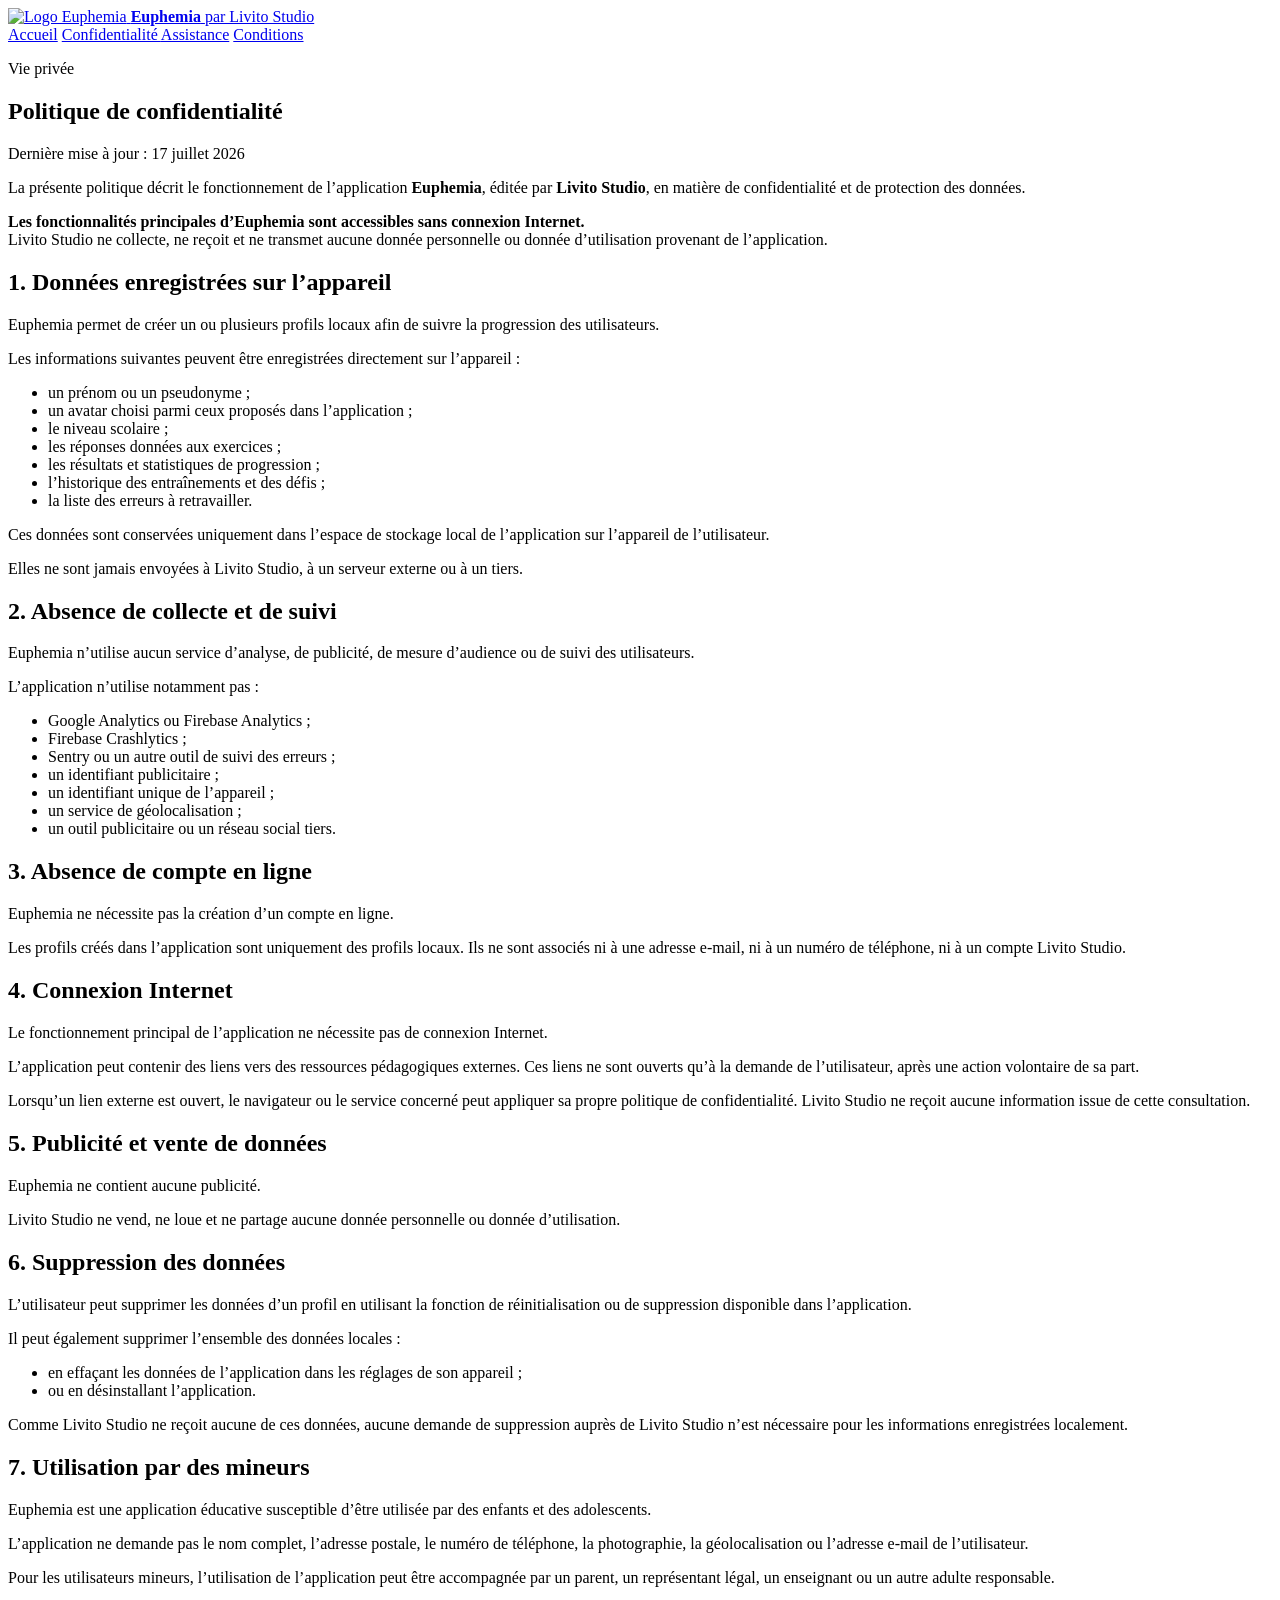
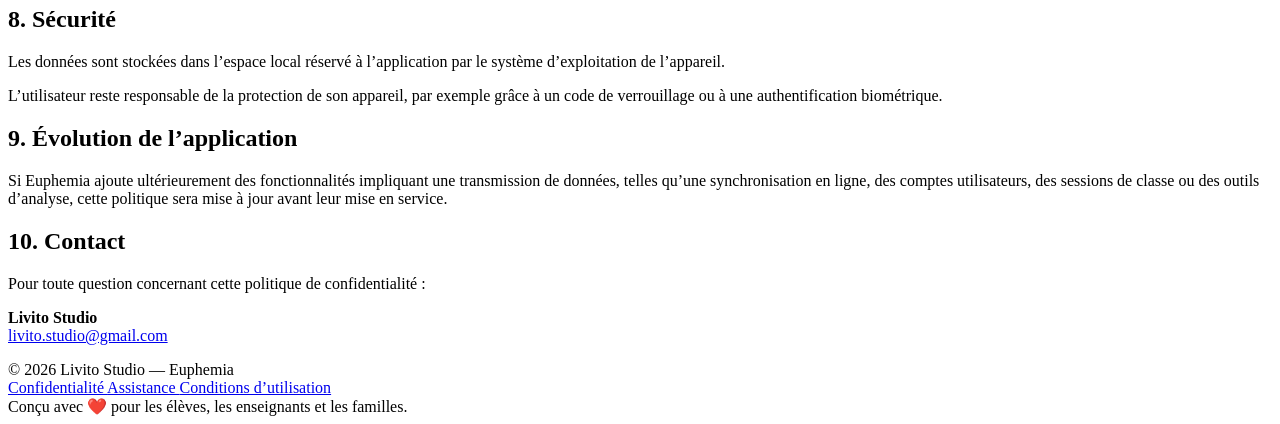
==== commit ab2f91dd: "Update privacy.html" ====
--- a/privacy.html
+++ b/privacy.html
@@ -86,8 +86,7 @@
         </p>
 
         <div class="notice">
-          <strong>Euphemia fonctionne entièrement hors ligne.</strong>
-          <br>
+<strong>Les fonctionnalités principales d’Euphemia sont accessibles sans connexion Internet.</strong>          <br>
           Livito Studio ne collecte, ne reçoit et ne transmet aucune donnée
           personnelle ou donnée d’utilisation provenant de l’application.
         </div>
